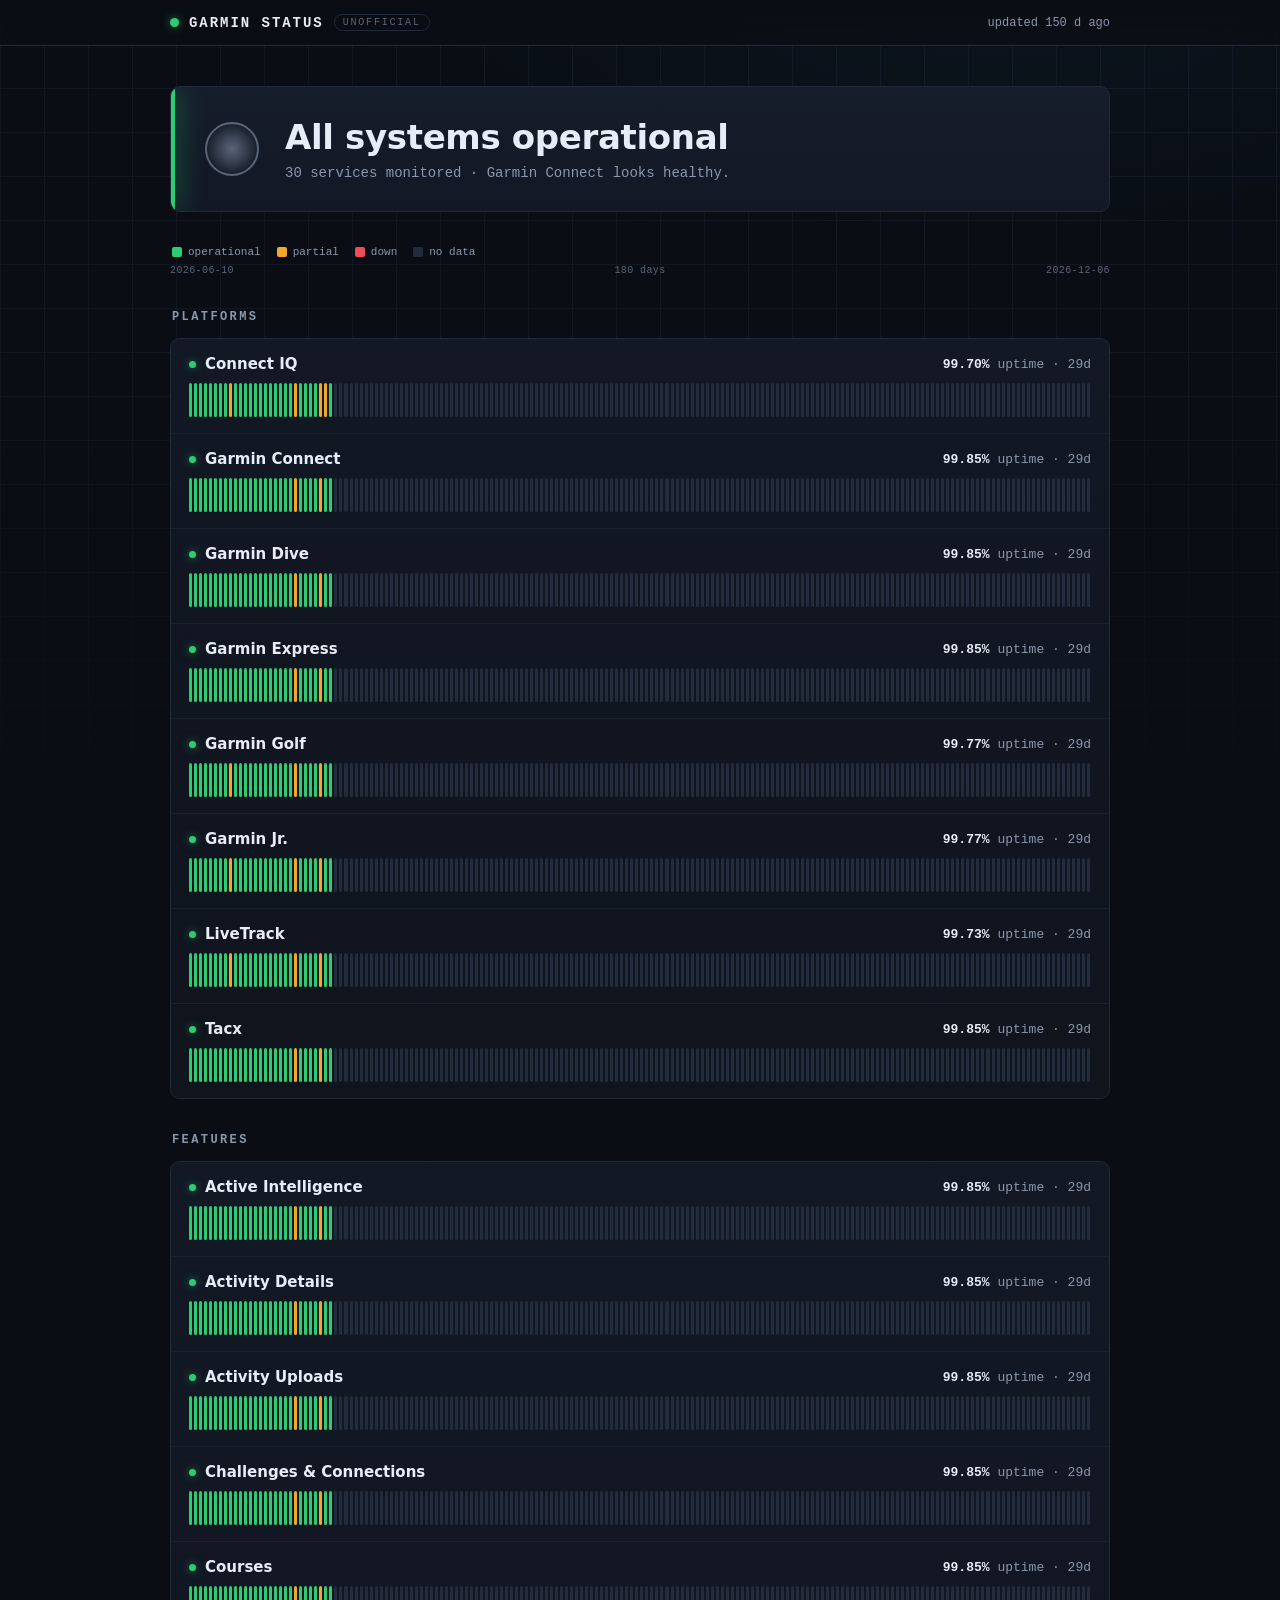
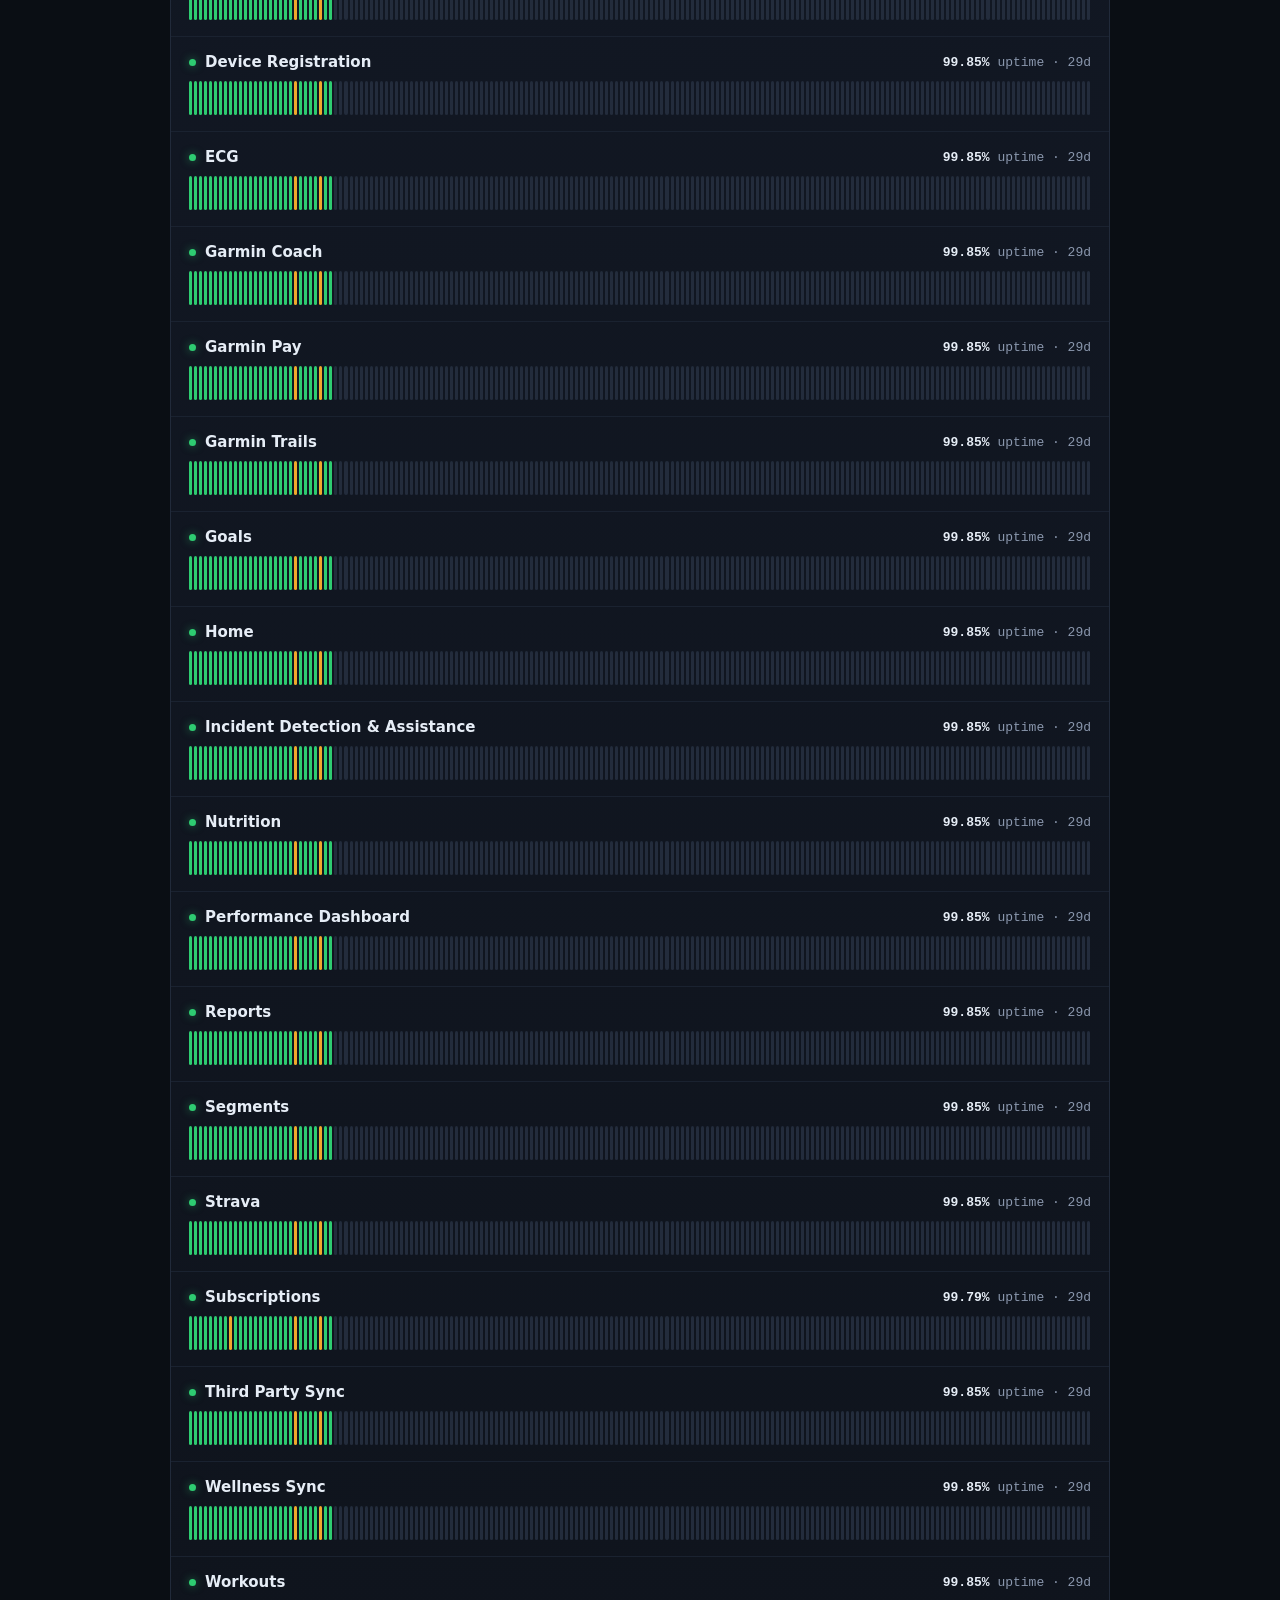
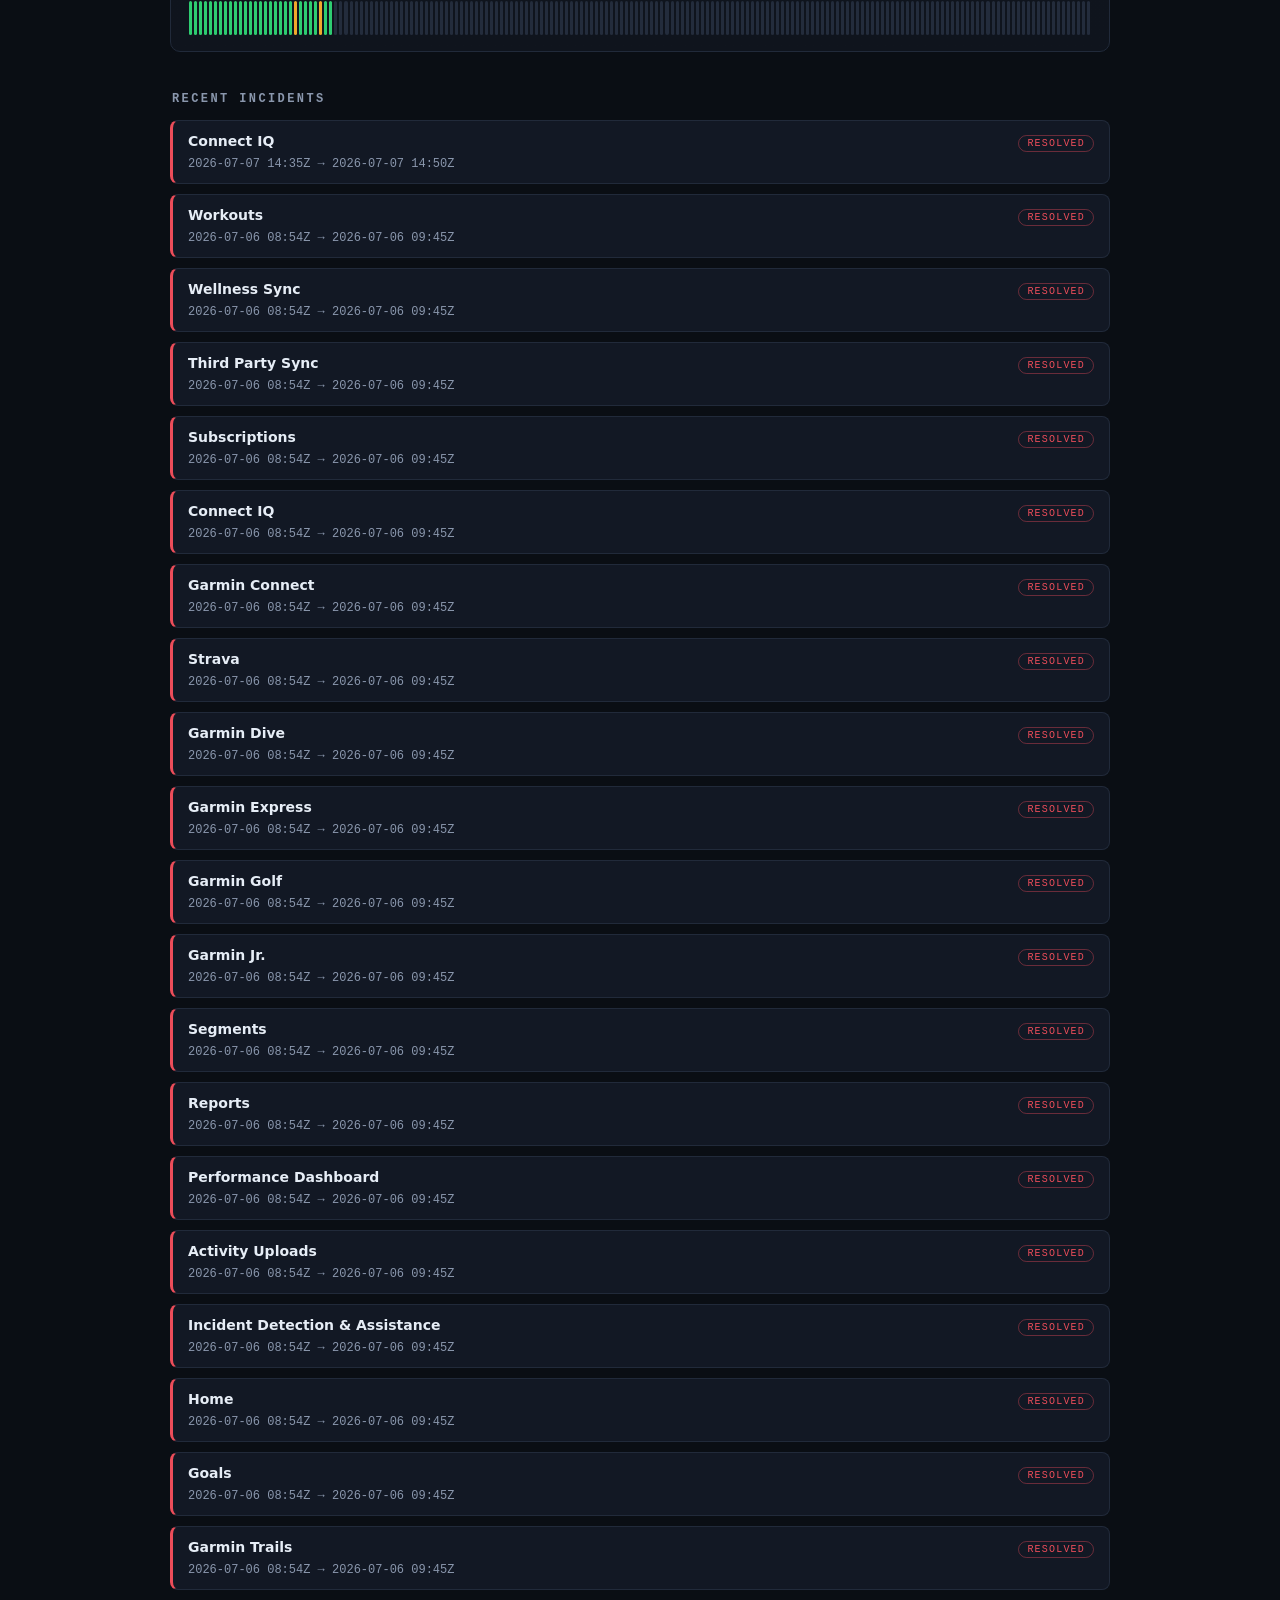
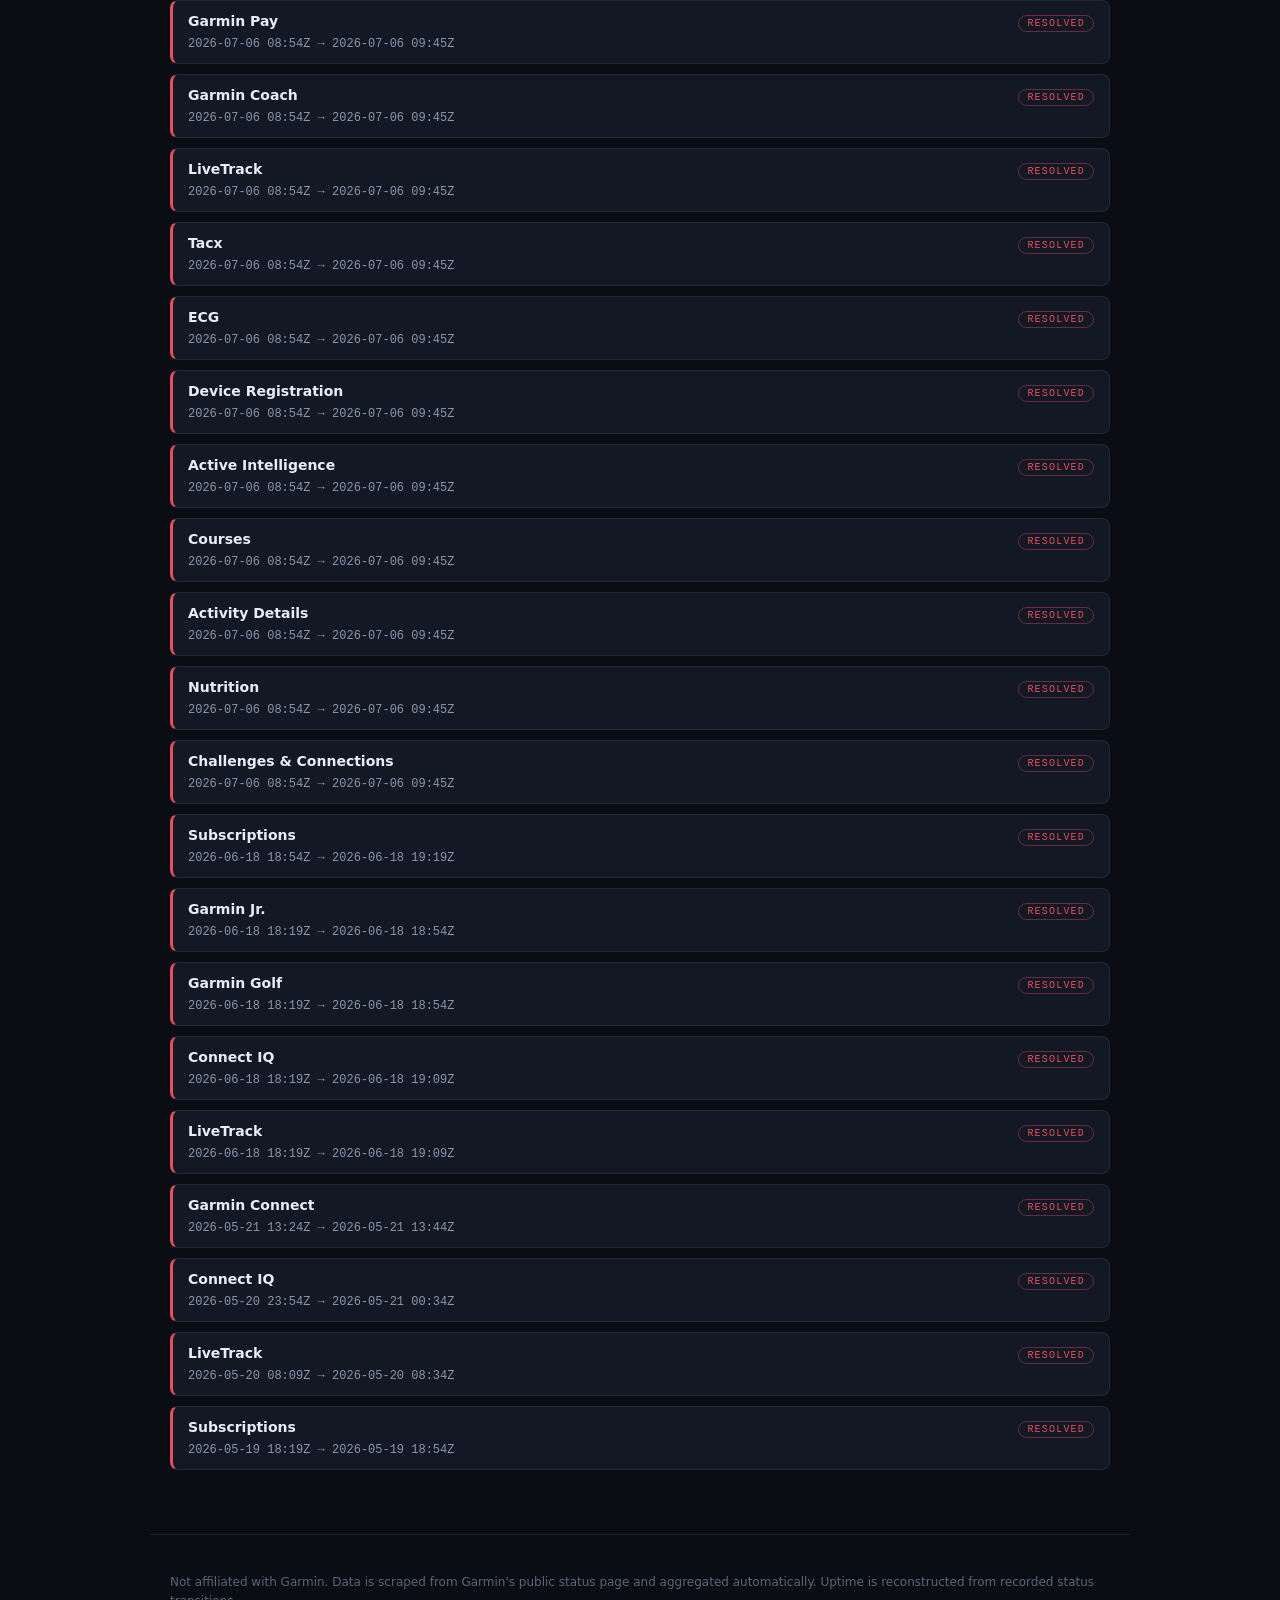
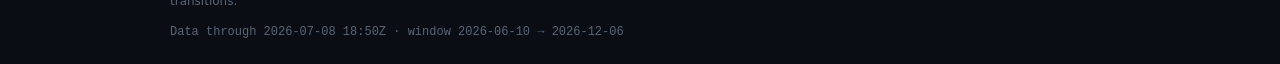
==== site/index.html @ 4fa2a2fc "feat: turn garminstatus into a GitHub-hosted status page Reshape the project from a k8s-deployed Pro" ====
<!doctype html>
<html lang="en">
<head>
  <meta charset="utf-8" />
  <meta name="viewport" content="width=device-width, initial-scale=1" />
  <title>Garmin Status — unofficial uptime history</title>
  <meta name="description" content="Unofficial Garmin Connect status page with 180 days of uptime history." />
  <link rel="icon" href="data:image/svg+xml,%3Csvg xmlns='http://www.w3.org/2000/svg' viewBox='0 0 100 100'%3E%3Ctext y='.9em' font-size='90'%3E%F0%9F%93%A1%3C/text%3E%3C/svg%3E" />
  <link rel="stylesheet" href="style.css" />
</head>
<body>
  <div class="grid-bg" aria-hidden="true"></div>

  <header class="masthead">
    <div class="masthead__inner">
      <div class="brand">
        <span class="brand__dot" id="brandDot"></span>
        <span class="brand__name">GARMIN&nbsp;STATUS</span>
        <span class="brand__tag">unofficial</span>
      </div>
      <div class="masthead__meta" id="lastChecked">—</div>
    </div>
  </header>

  <main class="wrap" id="app" aria-live="polite">
    <section class="hero" id="hero">
      <div class="hero__pulse" id="heroPulse"></div>
      <div class="hero__text">
        <h1 class="hero__headline" id="heroHeadline">Loading status…</h1>
        <p class="hero__sub" id="heroSub">Fetching the last 180 days of uptime history.</p>
      </div>
    </section>

    <div id="sections"></div>

    <section class="incidents" id="incidentsSection" hidden>
      <h2 class="section__title">Recent incidents</h2>
      <ol class="incident-list" id="incidentList"></ol>
    </section>
  </main>

  <footer class="foot">
    <p>
      Not affiliated with Garmin. Data is scraped from Garmin's public status page and
      aggregated automatically. Uptime is reconstructed from recorded status transitions.
    </p>
    <p class="foot__span" id="footSpan"></p>
  </footer>

  <div class="tip" id="tip" role="tooltip" hidden></div>

  <script src="app.js"></script>
</body>
</html>
---- site/style.css ----
/* Garmin Status — instrument-panel / industrial-minimal.
   One dark field, monospace data, semantic status accents. */

:root {
  --bg:        #0a0e14;
  --bg-2:      #0f141d;
  --panel:     #121824;
  --panel-2:   #161d2b;
  --line:      #212a3a;
  --line-soft: #1a2230;
  --text:      #e6edf6;
  --text-dim:  #8a97ad;
  --text-faint:#5a6678;

  --up:      #2ecc71;
  --up-glow: rgba(46, 204, 113, 0.55);
  --partial: #f0a92b;
  --down:    #ec4d5a;
  --down-glow: rgba(236, 77, 90, 0.5);
  --empty:   #232c3c;

  --accent:  #3ba9ff;

  --mono: ui-monospace, "SF Mono", "JetBrains Mono", "Fira Code", Menlo, Consolas, monospace;
  --sans: -apple-system, BlinkMacSystemFont, "Segoe UI", Inter, Roboto, system-ui, sans-serif;

  --radius: 10px;
  --maxw: 980px;
}

* { box-sizing: border-box; }

html, body {
  margin: 0;
  padding: 0;
  background: var(--bg);
  color: var(--text);
  font-family: var(--sans);
  -webkit-font-smoothing: antialiased;
  text-rendering: optimizeLegibility;
}

body { min-height: 100vh; position: relative; overflow-x: hidden; }

/* Atmospheric grid + radial glow behind everything */
.grid-bg {
  position: fixed;
  inset: 0;
  z-index: 0;
  pointer-events: none;
  background:
    radial-gradient(1200px 620px at 78% -8%, rgba(59, 169, 255, 0.10), transparent 60%),
    radial-gradient(900px 500px at 8% 110%, rgba(46, 204, 113, 0.06), transparent 55%),
    linear-gradient(var(--line-soft) 1px, transparent 1px) 0 0 / 100% 44px,
    linear-gradient(90deg, var(--line-soft) 1px, transparent 1px) 0 0 / 44px 100%;
  mask-image: linear-gradient(180deg, #000 0%, #000 40%, transparent 92%);
  opacity: 0.5;
}

.wrap { position: relative; z-index: 1; max-width: var(--maxw); margin: 0 auto; padding: 0 20px 64px; }

/* Masthead ------------------------------------------------------------ */
.masthead {
  position: sticky; top: 0; z-index: 5;
  backdrop-filter: blur(10px);
  background: linear-gradient(180deg, rgba(10, 14, 20, 0.92), rgba(10, 14, 20, 0.62));
  border-bottom: 1px solid var(--line);
}
.masthead__inner {
  max-width: var(--maxw); margin: 0 auto; padding: 14px 20px;
  display: flex; align-items: center; justify-content: space-between; gap: 16px;
}
.brand { display: flex; align-items: center; gap: 10px; }
.brand__dot {
  width: 9px; height: 9px; border-radius: 50%;
  background: var(--text-faint); box-shadow: 0 0 0 0 transparent;
  transition: background .4s ease, box-shadow .4s ease;
}
.brand__name { font-family: var(--mono); font-weight: 600; letter-spacing: .14em; font-size: 14px; }
.brand__tag {
  font-family: var(--mono); font-size: 10px; letter-spacing: .18em; text-transform: uppercase;
  color: var(--text-faint); border: 1px solid var(--line); border-radius: 999px; padding: 2px 8px;
}
.masthead__meta { font-family: var(--mono); font-size: 12px; color: var(--text-dim); }

/* Hero ---------------------------------------------------------------- */
.hero {
  position: relative;
  margin: 40px 0 34px;
  padding: 30px 30px 30px 34px;
  border: 1px solid var(--line);
  border-radius: var(--radius);
  background: linear-gradient(180deg, var(--panel-2), var(--panel));
  display: flex; align-items: center; gap: 26px;
  overflow: hidden;
}
.hero::before {
  content: ""; position: absolute; left: 0; top: 0; bottom: 0; width: 4px;
  background: var(--text-faint); transition: background .5s ease, box-shadow .5s ease;
}
.hero.is-up::before      { background: var(--up);      box-shadow: 0 0 26px 2px var(--up-glow); }
.hero.is-partial::before { background: var(--partial); box-shadow: 0 0 26px 2px rgba(240,169,43,.45); }
.hero.is-down::before    { background: var(--down);    box-shadow: 0 0 26px 2px var(--down-glow); }

.hero__pulse {
  flex: 0 0 auto; width: 54px; height: 54px; border-radius: 50%;
  background: radial-gradient(circle at 50% 50%, var(--text-faint), transparent 70%);
  position: relative;
}
.hero__pulse::after {
  content: ""; position: absolute; inset: 0; border-radius: 50%;
  border: 2px solid currentColor; color: var(--text-faint);
}
.hero.is-up .hero__pulse      { color: var(--up); }
.hero.is-partial .hero__pulse { color: var(--partial); }
.hero.is-down .hero__pulse    { color: var(--down); }
.hero.is-up .hero__pulse::after,
.hero.is-partial .hero__pulse::after,
.hero.is-down .hero__pulse::after { animation: ping 2.4s ease-out infinite; }
@keyframes ping {
  0%   { transform: scale(.55); opacity: .9; }
  70%  { transform: scale(1.25); opacity: 0; }
  100% { opacity: 0; }
}

.hero__headline { margin: 0; font-size: clamp(22px, 4vw, 34px); font-weight: 650; letter-spacing: -0.01em; }
.hero__sub { margin: 8px 0 0; color: var(--text-dim); font-size: 14px; font-family: var(--mono); }

/* Sections & service rows -------------------------------------------- */
.section { margin: 34px 0; animation: rise .5s both; }
.section__title {
  font-family: var(--mono); font-size: 12px; letter-spacing: .2em; text-transform: uppercase;
  color: var(--text-dim); margin: 0 0 14px; padding-left: 2px;
}

.panel {
  border: 1px solid var(--line); border-radius: var(--radius);
  background: linear-gradient(180deg, var(--panel), var(--bg-2));
  overflow: hidden;
}
.svc {
  padding: 16px 18px;
  border-top: 1px solid var(--line-soft);
}
.svc:first-child { border-top: none; }
.svc__head { display: flex; align-items: baseline; justify-content: space-between; gap: 12px; margin-bottom: 10px; }
.svc__name { font-weight: 560; font-size: 15px; display: flex; align-items: center; gap: 9px; }
.svc__name .pip { width: 7px; height: 7px; border-radius: 50%; background: var(--empty); flex: 0 0 auto; }
.svc__name.is-up .pip      { background: var(--up);      box-shadow: 0 0 8px var(--up-glow); }
.svc__name.is-down .pip    { background: var(--down);    box-shadow: 0 0 8px var(--down-glow); }
.svc__uptime { font-family: var(--mono); font-size: 13px; color: var(--text-dim); white-space: nowrap; }
.svc__uptime b { color: var(--text); font-weight: 600; }

/* 180-day bar strip */
.bars {
  display: flex; gap: 2px; align-items: stretch; height: 34px;
  overflow-x: auto; overflow-y: hidden; scrollbar-width: none;
}
.bars::-webkit-scrollbar { display: none; }
.bar {
  flex: 1 0 3px; min-width: 3px; border-radius: 2px;
  background: var(--empty);
  transition: transform .1s ease, filter .1s ease;
  cursor: default;
}
.bar.up      { background: var(--up); }
.bar.partial { background: var(--partial); }
.bar.down    { background: var(--down); }
.bar:hover { transform: scaleY(1.12); filter: brightness(1.25); }

.bars__axis {
  display: flex; justify-content: space-between;
  font-family: var(--mono); font-size: 10px; color: var(--text-faint);
  margin-top: 7px; letter-spacing: .04em;
}

/* Incidents ----------------------------------------------------------- */
.incidents { margin-top: 40px; }
.incident-list { list-style: none; margin: 0; padding: 0; display: grid; gap: 10px; }
.incident {
  border: 1px solid var(--line); border-left: 3px solid var(--down);
  border-radius: 8px; background: var(--panel);
  padding: 12px 15px;
}
.incident.ongoing { border-left-color: var(--partial); }
.incident__top { display: flex; justify-content: space-between; gap: 12px; align-items: baseline; }
.incident__svc { font-weight: 560; font-size: 14px; }
.incident__badge {
  font-family: var(--mono); font-size: 10px; letter-spacing: .12em; text-transform: uppercase;
  color: var(--down); border: 1px solid rgba(236,77,90,.4); border-radius: 999px; padding: 2px 8px;
}
.incident.ongoing .incident__badge { color: var(--partial); border-color: rgba(240,169,43,.45); }
.incident__when { font-family: var(--mono); font-size: 12px; color: var(--text-dim); margin-top: 5px; }
.incident__reasons { margin: 8px 0 0; padding-left: 16px; color: var(--text-dim); font-size: 13px; }

/* Footer -------------------------------------------------------------- */
.foot {
  position: relative; z-index: 1; max-width: var(--maxw); margin: 0 auto;
  padding: 26px 20px 48px; color: var(--text-faint); font-size: 12px; line-height: 1.6;
  border-top: 1px solid var(--line-soft);
}
.foot__span { font-family: var(--mono); margin-top: 6px; }

/* Tooltip ------------------------------------------------------------- */
.tip {
  position: fixed; z-index: 20; pointer-events: none;
  background: #05070b; border: 1px solid var(--line);
  border-radius: 7px; padding: 7px 10px; font-family: var(--mono); font-size: 11.5px;
  color: var(--text); box-shadow: 0 8px 26px rgba(0,0,0,.5);
  transform: translate(-50%, -120%); white-space: nowrap;
}
.tip .tip__date { color: var(--text-dim); }
.tip .tip__pct { font-weight: 600; }
.tip .tip__pct.up { color: var(--up); }
.tip .tip__pct.partial { color: var(--partial); }
.tip .tip__pct.down { color: var(--down); }
.tip .tip__pct.empty { color: var(--text-faint); }

/* Legend -------------------------------------------------------------- */
.legend { display: flex; gap: 16px; flex-wrap: wrap; margin: 6px 2px 0; font-family: var(--mono); font-size: 11px; color: var(--text-dim); }
.legend span { display: inline-flex; align-items: center; gap: 6px; }
.legend i { width: 10px; height: 10px; border-radius: 2px; display: inline-block; }
.legend .up { background: var(--up); }
.legend .partial { background: var(--partial); }
.legend .down { background: var(--down); }
.legend .empty { background: var(--empty); }

.error { color: var(--down); font-family: var(--mono); font-size: 14px; }

@keyframes rise { from { opacity: 0; transform: translateY(10px); } to { opacity: 1; transform: none; } }

@media (max-width: 560px) {
  .hero { padding: 22px; gap: 18px; }
  .hero__pulse { width: 42px; height: 42px; }
  .svc__head { flex-direction: column; gap: 4px; }
}

@media (prefers-reduced-motion: reduce) {
  * { animation: none !important; transition: none !important; }
}
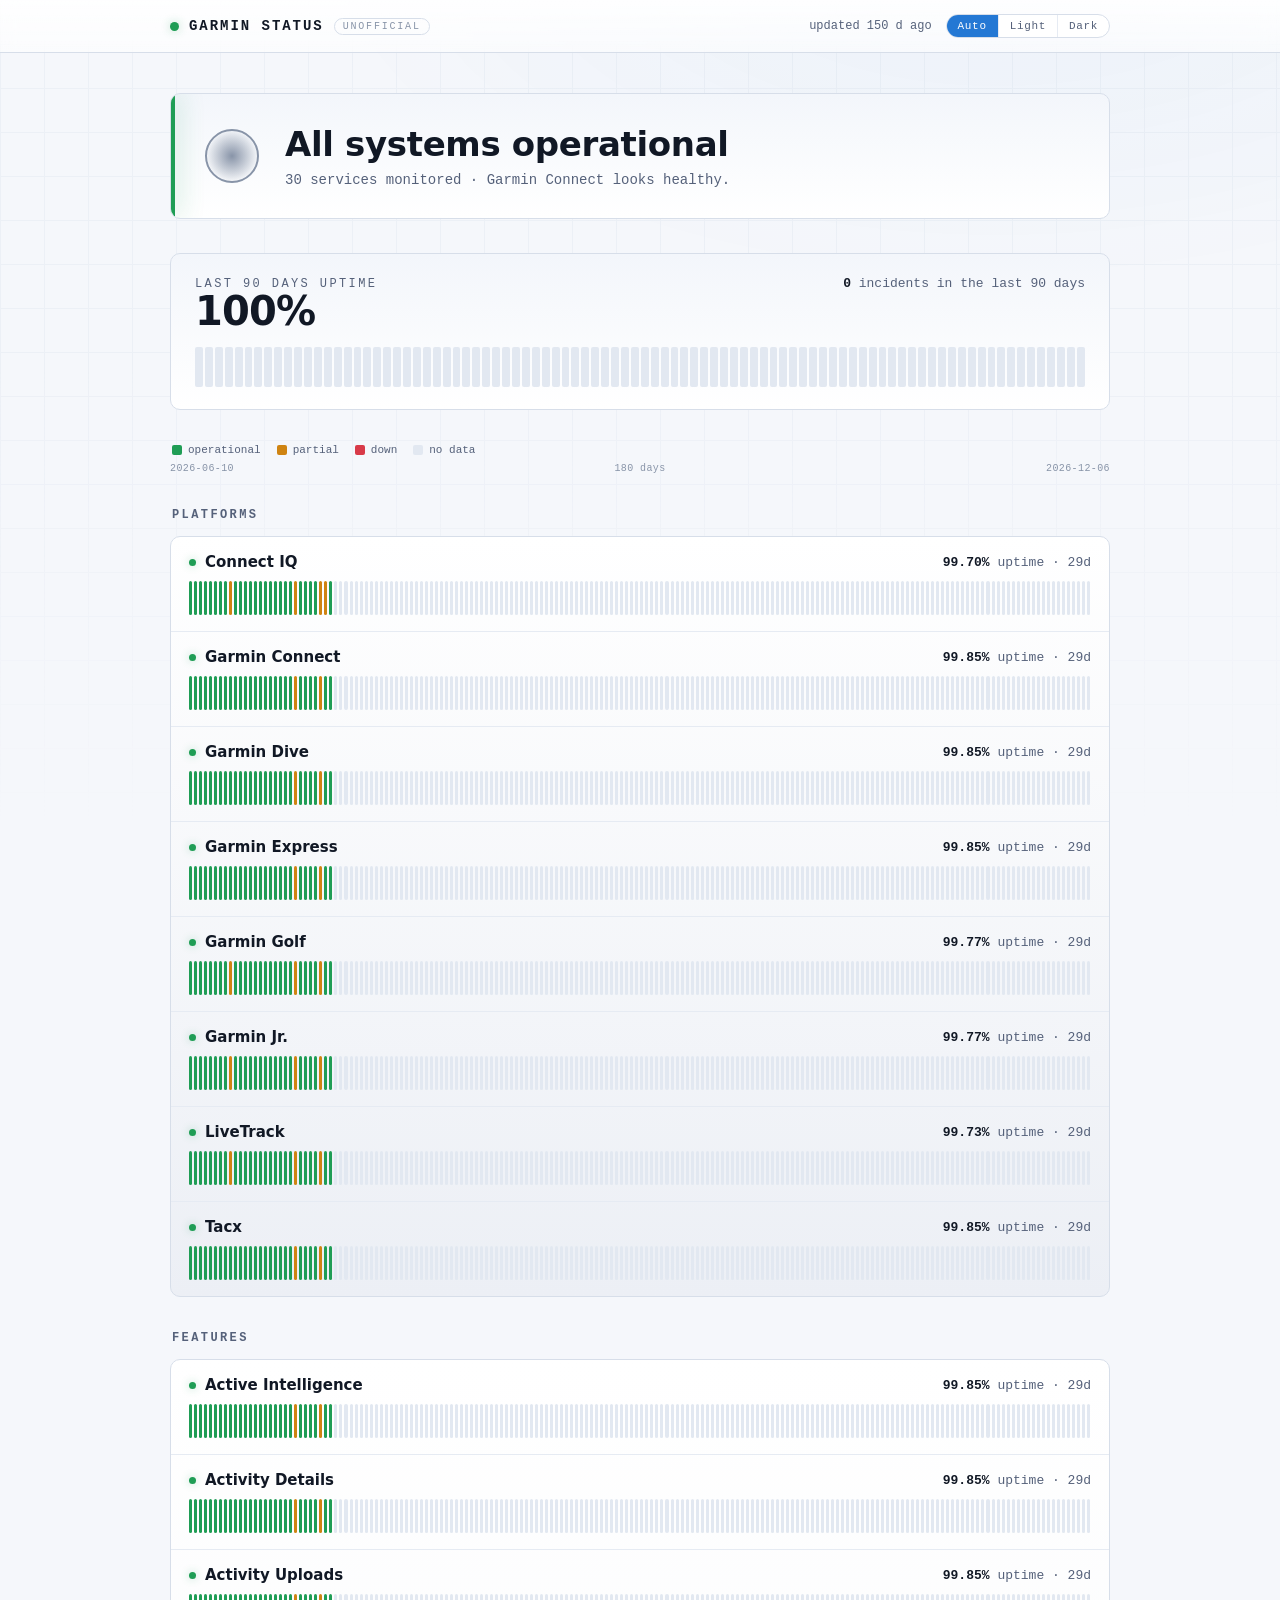
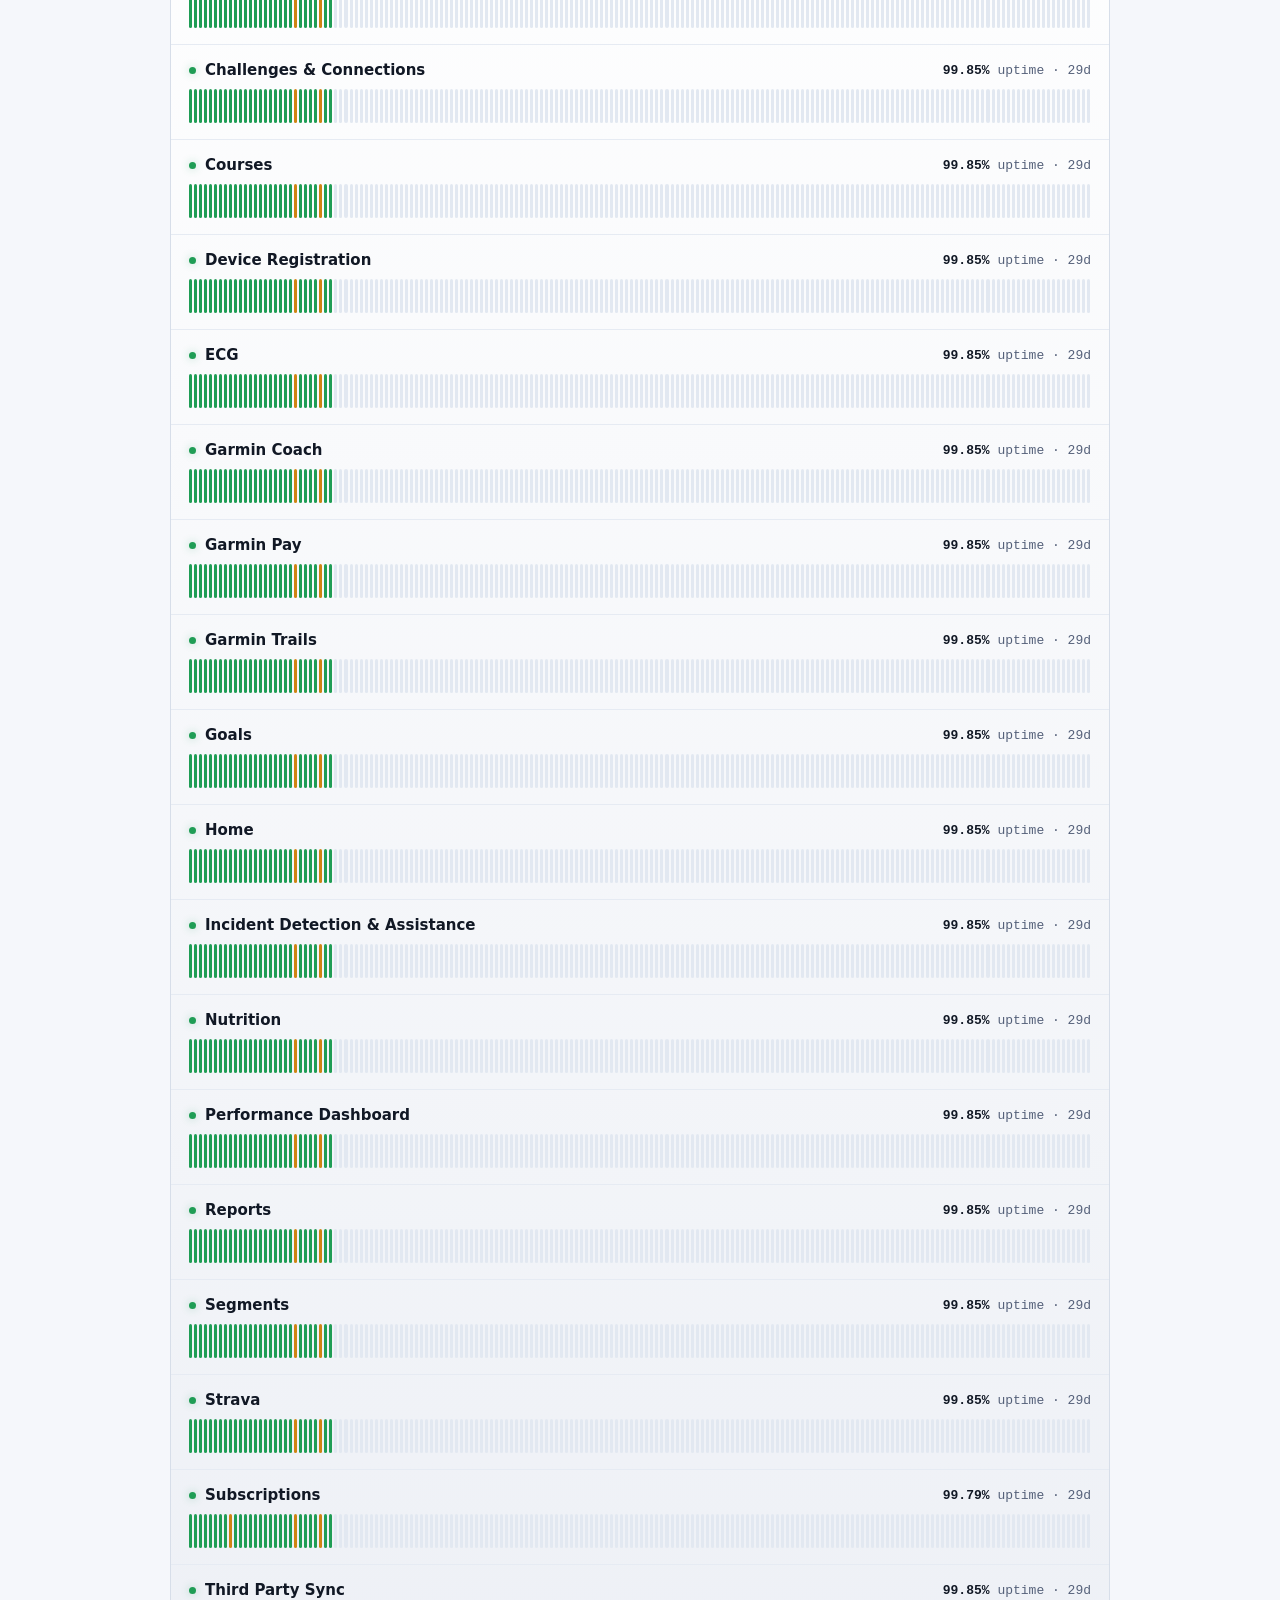
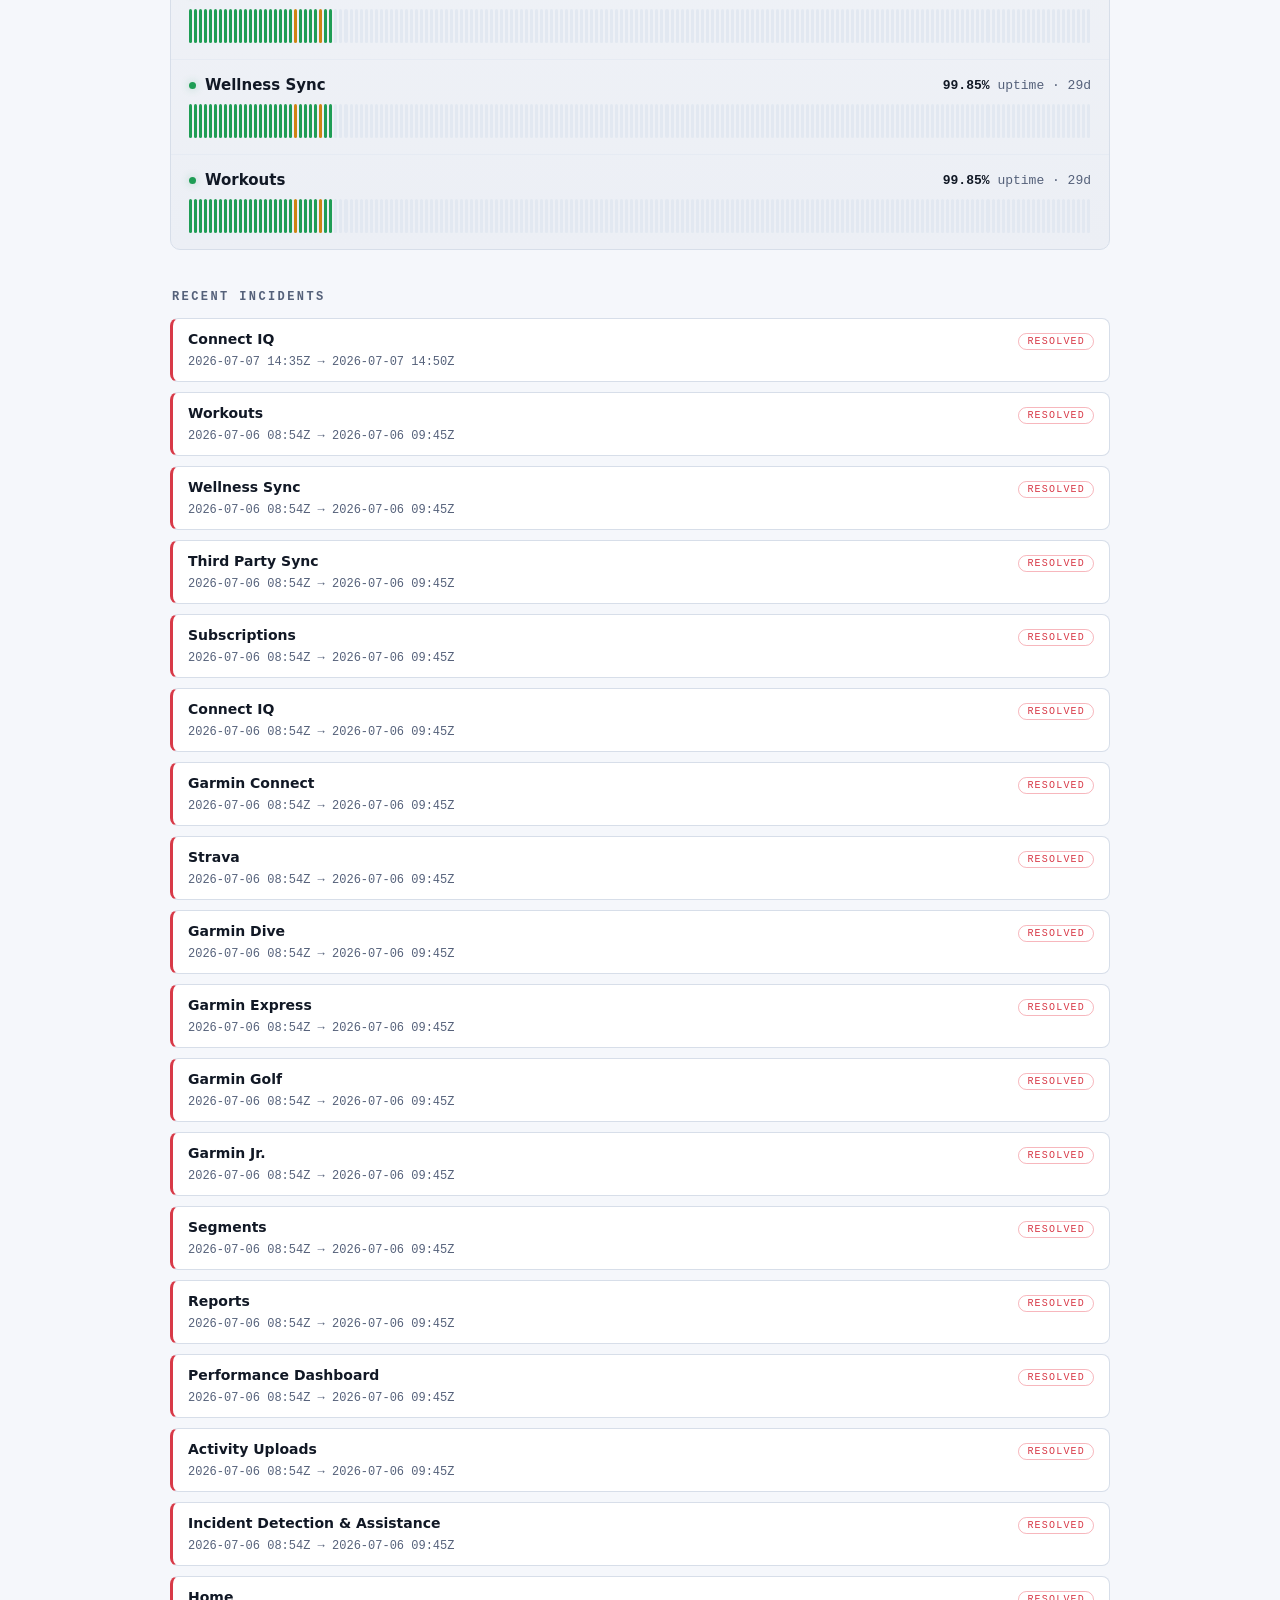
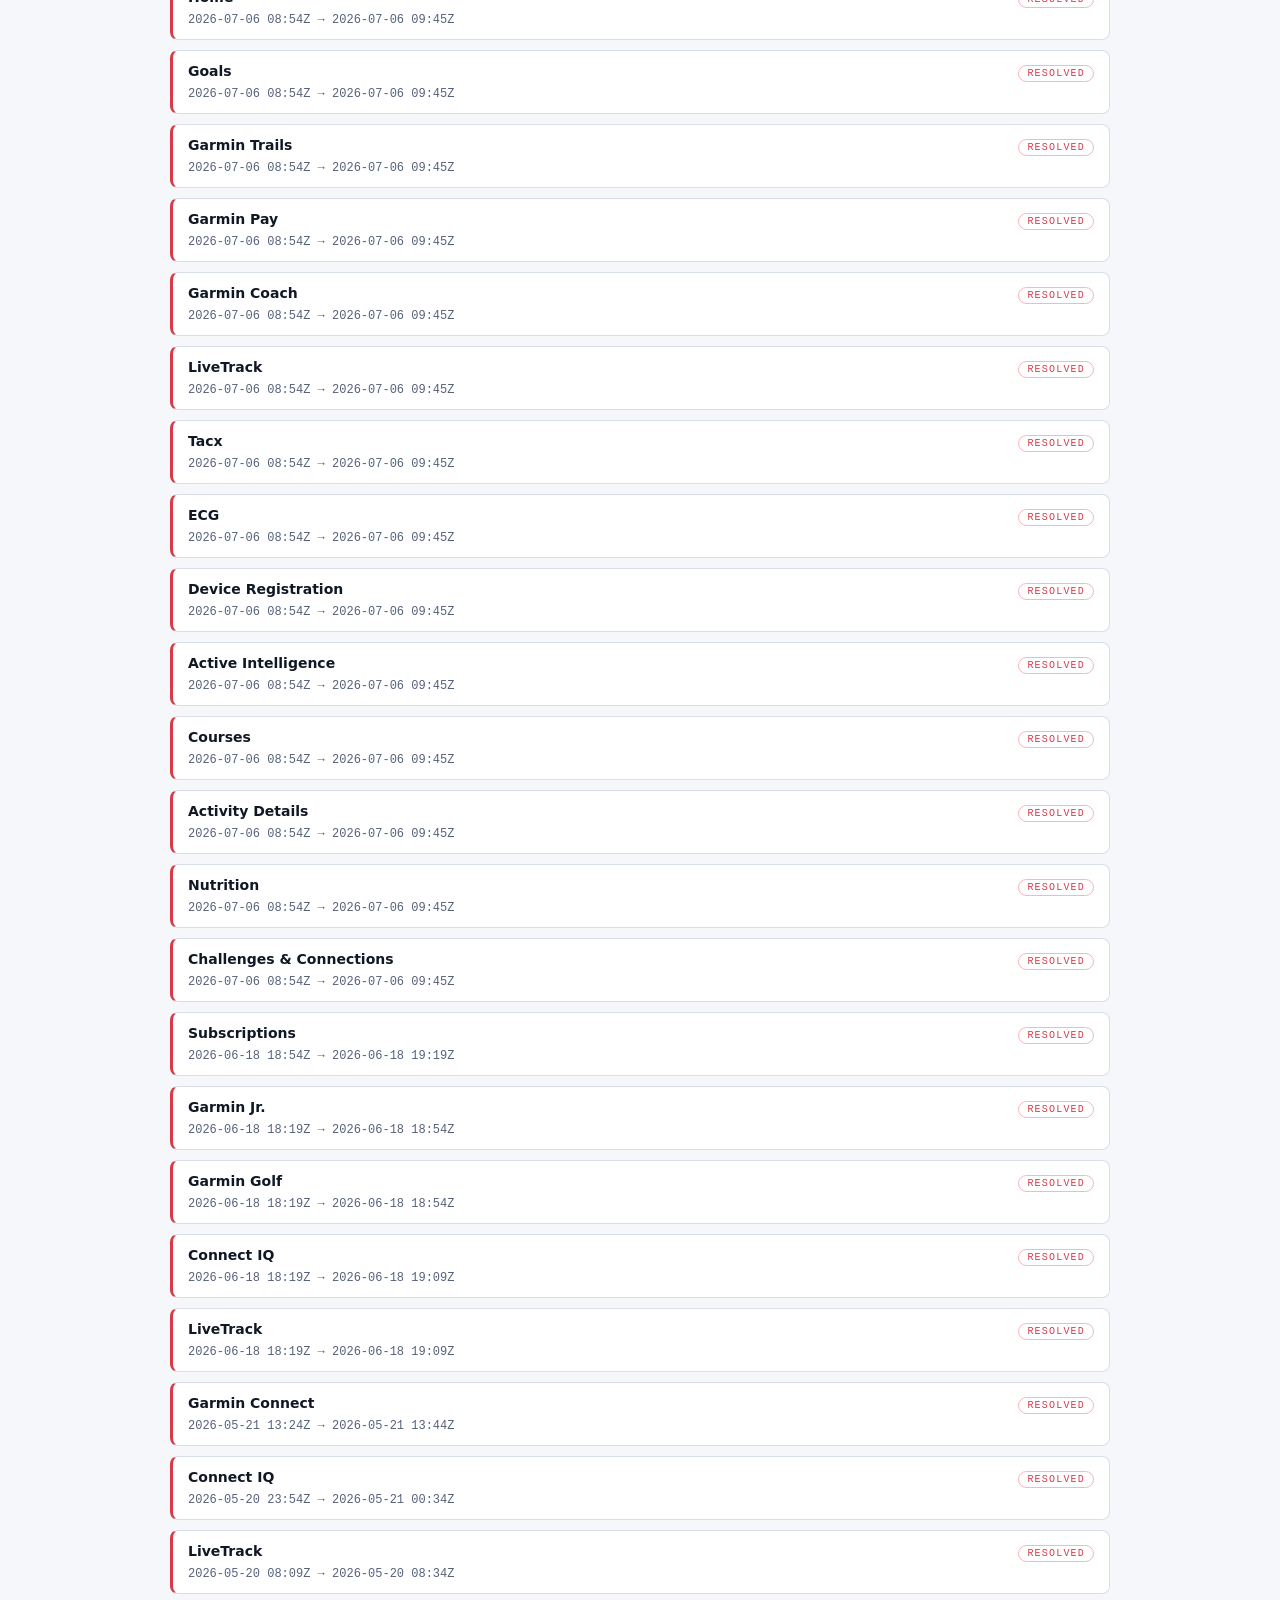
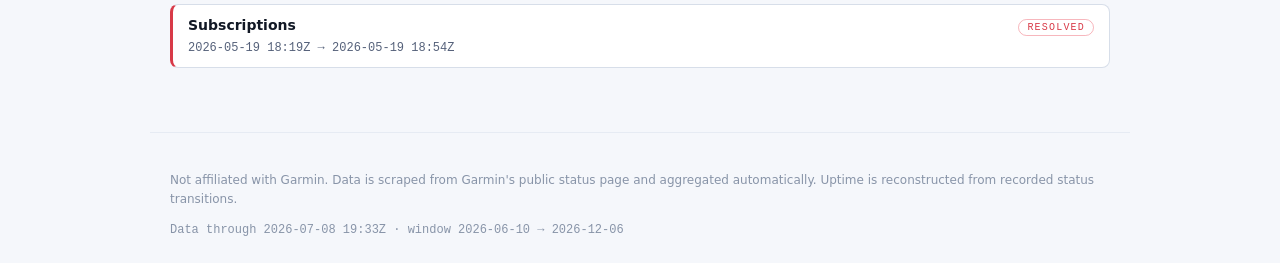
==== commit 15459c4d: "feat(site): light/dark/auto theme + 90-day uptime summary - segmented Auto|Light|Dark control in the" ====
--- a/site/index.html
+++ b/site/index.html
@@ -6,6 +6,16 @@
   <title>Garmin Status — unofficial uptime history</title>
   <meta name="description" content="Unofficial Garmin Connect status page with 180 days of uptime history." />
   <link rel="icon" href="data:image/svg+xml,%3Csvg xmlns='http://www.w3.org/2000/svg' viewBox='0 0 100 100'%3E%3Ctext y='.9em' font-size='90'%3E%F0%9F%93%A1%3C/text%3E%3C/svg%3E" />
+  <script>
+    // Apply the saved theme before first paint to avoid a flash. No stored
+    // value (or "auto") leaves the attribute unset so prefers-color-scheme wins.
+    (function () {
+      try {
+        var t = localStorage.getItem("theme");
+        if (t === "light" || t === "dark") document.documentElement.dataset.theme = t;
+      } catch (e) { /* ignore */ }
+    })();
+  </script>
   <link rel="stylesheet" href="style.css" />
 </head>
 <body>
@@ -18,7 +28,14 @@
         <span class="brand__name">GARMIN&nbsp;STATUS</span>
         <span class="brand__tag">unofficial</span>
       </div>
-      <div class="masthead__meta" id="lastChecked">—</div>
+      <div class="masthead__right">
+        <span class="masthead__meta" id="lastChecked">—</span>
+        <div class="theme-toggle" id="themeToggle" role="group" aria-label="Theme">
+          <button type="button" data-mode="auto" title="Follow system theme">Auto</button>
+          <button type="button" data-mode="light" title="Light theme">Light</button>
+          <button type="button" data-mode="dark" title="Dark theme">Dark</button>
+        </div>
+      </div>
     </div>
   </header>
 
@@ -30,6 +47,8 @@
         <p class="hero__sub" id="heroSub">Fetching the last 180 days of uptime history.</p>
       </div>
     </section>
+
+    <section class="summary" id="summary" hidden></section>
 
     <div id="sections"></div>
 
--- a/site/style.css
+++ b/site/style.css
@@ -2,6 +2,16 @@
    One dark field, monospace data, semantic status accents. */
 
 :root {
+  /* non-color tokens (theme-independent) */
+  --mono: ui-monospace, "SF Mono", "JetBrains Mono", "Fira Code", Menlo, Consolas, monospace;
+  --sans: -apple-system, BlinkMacSystemFont, "Segoe UI", Inter, Roboto, system-ui, sans-serif;
+  --radius: 10px;
+  --maxw: 980px;
+}
+
+/* Dark theme — the default, and when explicitly selected. */
+:root,
+:root[data-theme="dark"] {
   --bg:        #0a0e14;
   --bg-2:      #0f141d;
   --panel:     #121824;
@@ -21,11 +31,72 @@
 
   --accent:  #3ba9ff;
 
-  --mono: ui-monospace, "SF Mono", "JetBrains Mono", "Fira Code", Menlo, Consolas, monospace;
-  --sans: -apple-system, BlinkMacSystemFont, "Segoe UI", Inter, Roboto, system-ui, sans-serif;
-
-  --radius: 10px;
-  --maxw: 980px;
+  --masthead-a: rgba(10, 14, 20, 0.92);
+  --masthead-b: rgba(10, 14, 20, 0.62);
+  --tip-bg:     #05070b;
+  --glow-1:     rgba(59, 169, 255, 0.10);
+  --glow-2:     rgba(46, 204, 113, 0.06);
+  --grid-opacity: 0.5;
+}
+
+/* Light theme, when explicitly selected. */
+:root[data-theme="light"] {
+  --bg:        #f5f7fb;
+  --bg-2:      #eceff5;
+  --panel:     #ffffff;
+  --panel-2:   #f3f6fb;
+  --line:      #d7dee9;
+  --line-soft: #e6ebf3;
+  --text:      #111825;
+  --text-dim:  #55617a;
+  --text-faint:#8894a8;
+
+  --up:      #1f9d55;
+  --up-glow: rgba(31, 157, 85, 0.30);
+  --partial: #cf8412;
+  --down:    #d83a48;
+  --down-glow: rgba(216, 58, 72, 0.28);
+  --empty:   #e2e8f1;
+
+  --accent:  #2478d4;
+
+  --masthead-a: rgba(255, 255, 255, 0.92);
+  --masthead-b: rgba(255, 255, 255, 0.60);
+  --tip-bg:     #ffffff;
+  --glow-1:     rgba(36, 120, 212, 0.08);
+  --glow-2:     rgba(31, 157, 85, 0.05);
+  --grid-opacity: 0.6;
+}
+
+/* Auto (no explicit choice) follows the OS preference. */
+@media (prefers-color-scheme: light) {
+  :root:not([data-theme]) {
+    --bg:        #f5f7fb;
+    --bg-2:      #eceff5;
+    --panel:     #ffffff;
+    --panel-2:   #f3f6fb;
+    --line:      #d7dee9;
+    --line-soft: #e6ebf3;
+    --text:      #111825;
+    --text-dim:  #55617a;
+    --text-faint:#8894a8;
+
+    --up:      #1f9d55;
+    --up-glow: rgba(31, 157, 85, 0.30);
+    --partial: #cf8412;
+    --down:    #d83a48;
+    --down-glow: rgba(216, 58, 72, 0.28);
+    --empty:   #e2e8f1;
+
+    --accent:  #2478d4;
+
+    --masthead-a: rgba(255, 255, 255, 0.92);
+    --masthead-b: rgba(255, 255, 255, 0.60);
+    --tip-bg:     #ffffff;
+    --glow-1:     rgba(36, 120, 212, 0.08);
+    --glow-2:     rgba(31, 157, 85, 0.05);
+    --grid-opacity: 0.6;
+  }
 }
 
 * { box-sizing: border-box; }
@@ -49,12 +120,12 @@
   z-index: 0;
   pointer-events: none;
   background:
-    radial-gradient(1200px 620px at 78% -8%, rgba(59, 169, 255, 0.10), transparent 60%),
-    radial-gradient(900px 500px at 8% 110%, rgba(46, 204, 113, 0.06), transparent 55%),
+    radial-gradient(1200px 620px at 78% -8%, var(--glow-1), transparent 60%),
+    radial-gradient(900px 500px at 8% 110%, var(--glow-2), transparent 55%),
     linear-gradient(var(--line-soft) 1px, transparent 1px) 0 0 / 100% 44px,
     linear-gradient(90deg, var(--line-soft) 1px, transparent 1px) 0 0 / 44px 100%;
   mask-image: linear-gradient(180deg, #000 0%, #000 40%, transparent 92%);
-  opacity: 0.5;
+  opacity: var(--grid-opacity);
 }
 
 .wrap { position: relative; z-index: 1; max-width: var(--maxw); margin: 0 auto; padding: 0 20px 64px; }
@@ -63,7 +134,7 @@
 .masthead {
   position: sticky; top: 0; z-index: 5;
   backdrop-filter: blur(10px);
-  background: linear-gradient(180deg, rgba(10, 14, 20, 0.92), rgba(10, 14, 20, 0.62));
+  background: linear-gradient(180deg, var(--masthead-a), var(--masthead-b));
   border-bottom: 1px solid var(--line);
 }
 .masthead__inner {
@@ -204,7 +275,7 @@
 /* Tooltip ------------------------------------------------------------- */
 .tip {
   position: fixed; z-index: 20; pointer-events: none;
-  background: #05070b; border: 1px solid var(--line);
+  background: var(--tip-bg); border: 1px solid var(--line);
   border-radius: 7px; padding: 7px 10px; font-family: var(--mono); font-size: 11.5px;
   color: var(--text); box-shadow: 0 8px 26px rgba(0,0,0,.5);
   transform: translate(-50%, -120%); white-space: nowrap;
@@ -238,3 +309,45 @@
 @media (prefers-reduced-motion: reduce) {
   * { animation: none !important; transition: none !important; }
 }
+
+/* Masthead right cluster + theme toggle -------------------------------- */
+.masthead__right { display: flex; align-items: center; gap: 14px; }
+.theme-toggle {
+  display: inline-flex; border: 1px solid var(--line); border-radius: 999px;
+  overflow: hidden; background: var(--panel);
+}
+.theme-toggle button {
+  appearance: none; border: 0; background: transparent; cursor: pointer;
+  font-family: var(--mono); font-size: 11px; letter-spacing: .06em;
+  color: var(--text-dim); padding: 5px 11px;
+  transition: background .15s ease, color .15s ease;
+}
+.theme-toggle button + button { border-left: 1px solid var(--line-soft); }
+.theme-toggle button:hover { color: var(--text); }
+.theme-toggle button[aria-pressed="true"] { background: var(--accent); color: #fff; }
+
+/* 90-day summary ------------------------------------------------------- */
+.summary {
+  margin: 8px 0 34px;
+  border: 1px solid var(--line); border-radius: var(--radius);
+  background: linear-gradient(180deg, var(--panel-2), var(--panel));
+  padding: 22px 24px;
+  animation: rise .5s both;
+}
+.summary__head {
+  display: flex; align-items: baseline; justify-content: space-between;
+  gap: 8px 24px; flex-wrap: wrap;
+}
+.summary__label {
+  font-family: var(--mono); font-size: 12px; letter-spacing: .2em;
+  text-transform: uppercase; color: var(--text-dim); margin: 0;
+}
+.summary__pct { font-size: clamp(28px, 5vw, 40px); font-weight: 680; letter-spacing: -.02em; line-height: 1; }
+.summary__incidents { font-family: var(--mono); font-size: 13px; color: var(--text-dim); }
+.summary__incidents b { color: var(--text); }
+.summary .bars { margin-top: 16px; height: 40px; }
+
+@media (max-width: 560px) {
+  .masthead__inner { flex-wrap: wrap; gap: 10px; }
+  .masthead__right { width: 100%; justify-content: space-between; }
+}
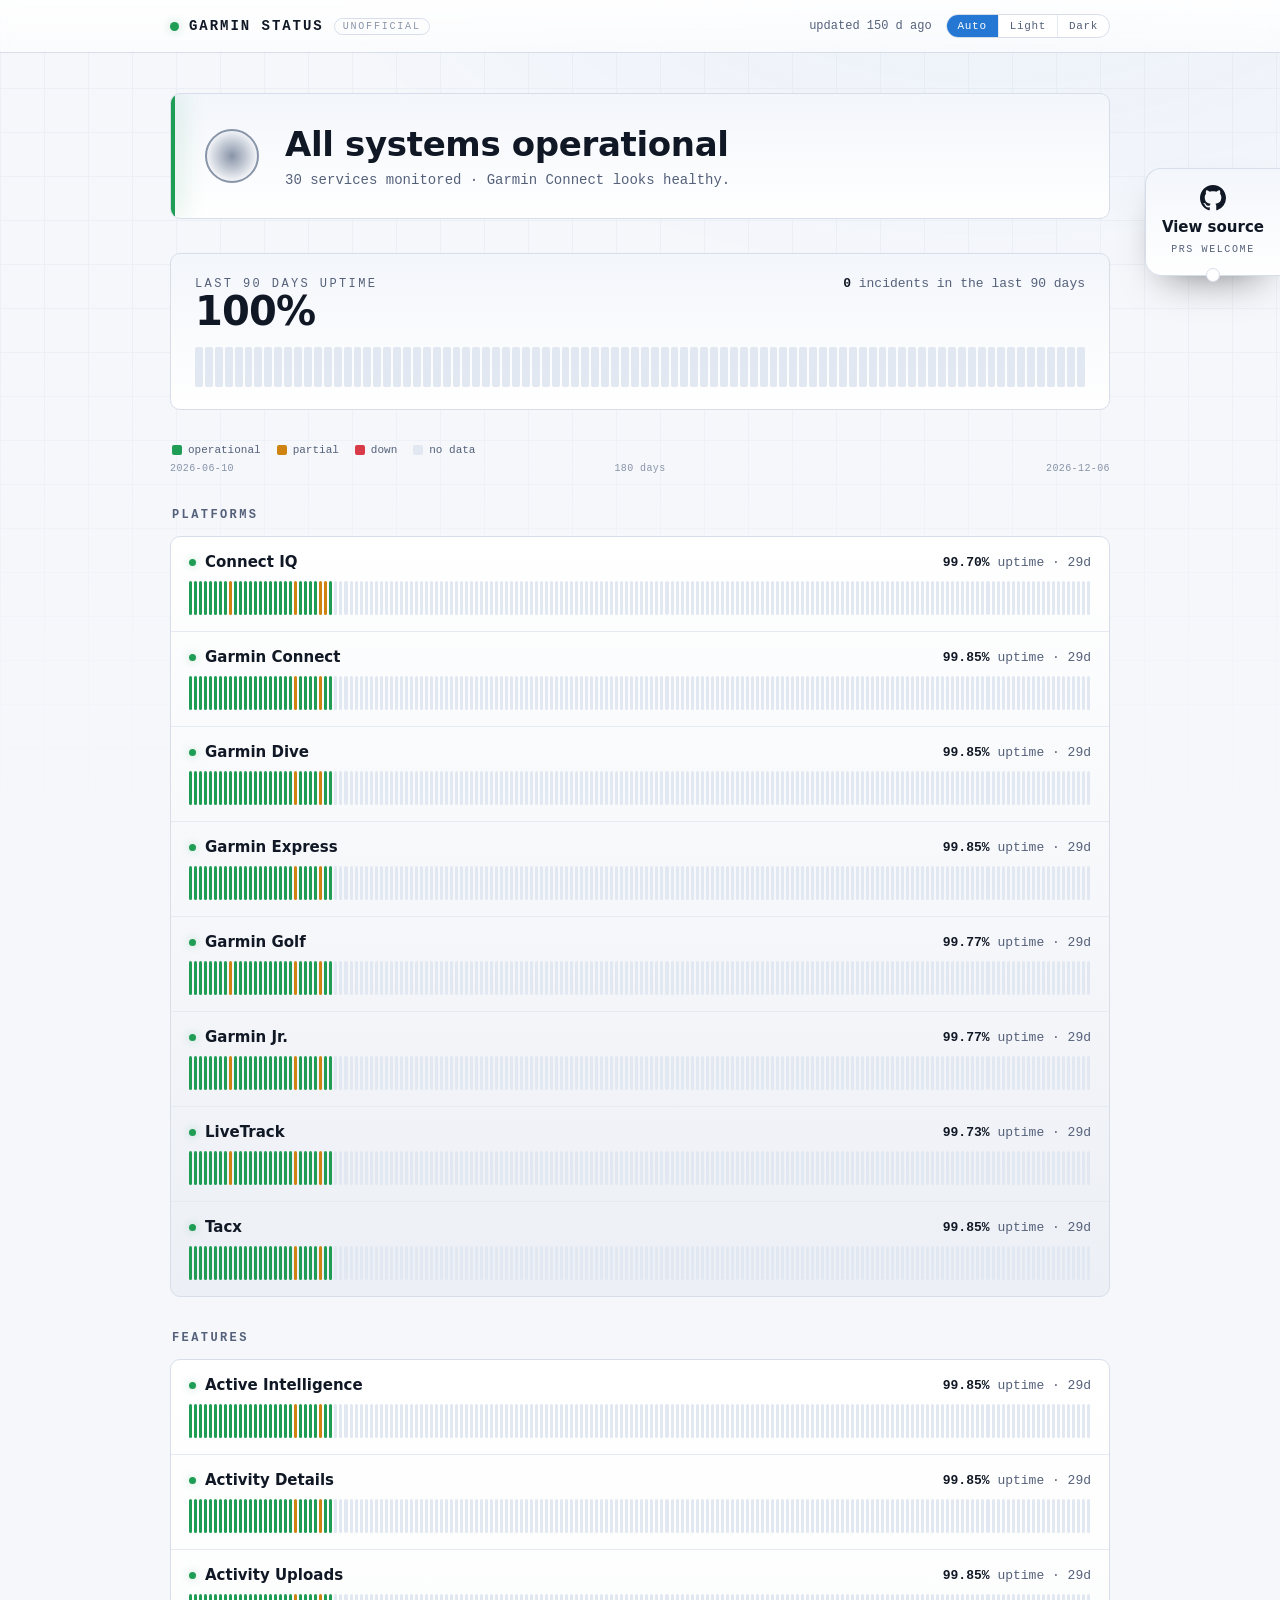
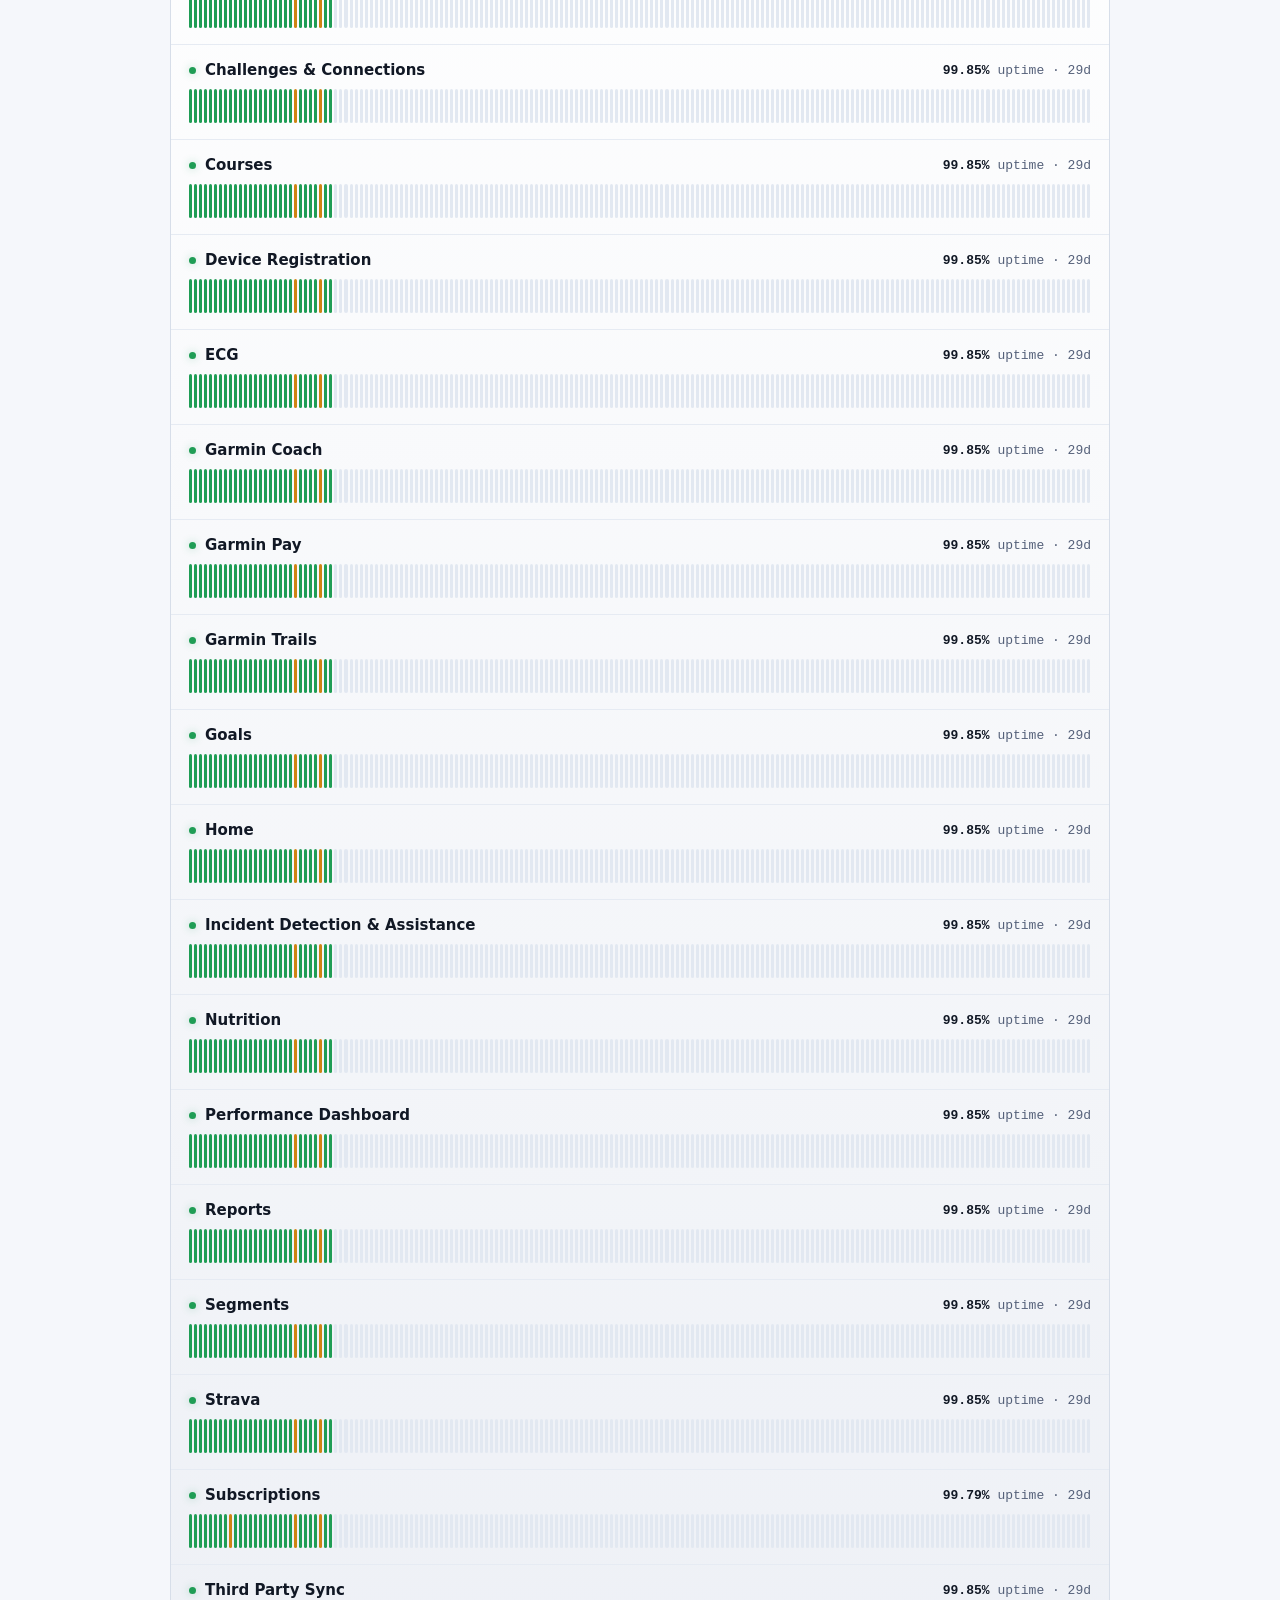
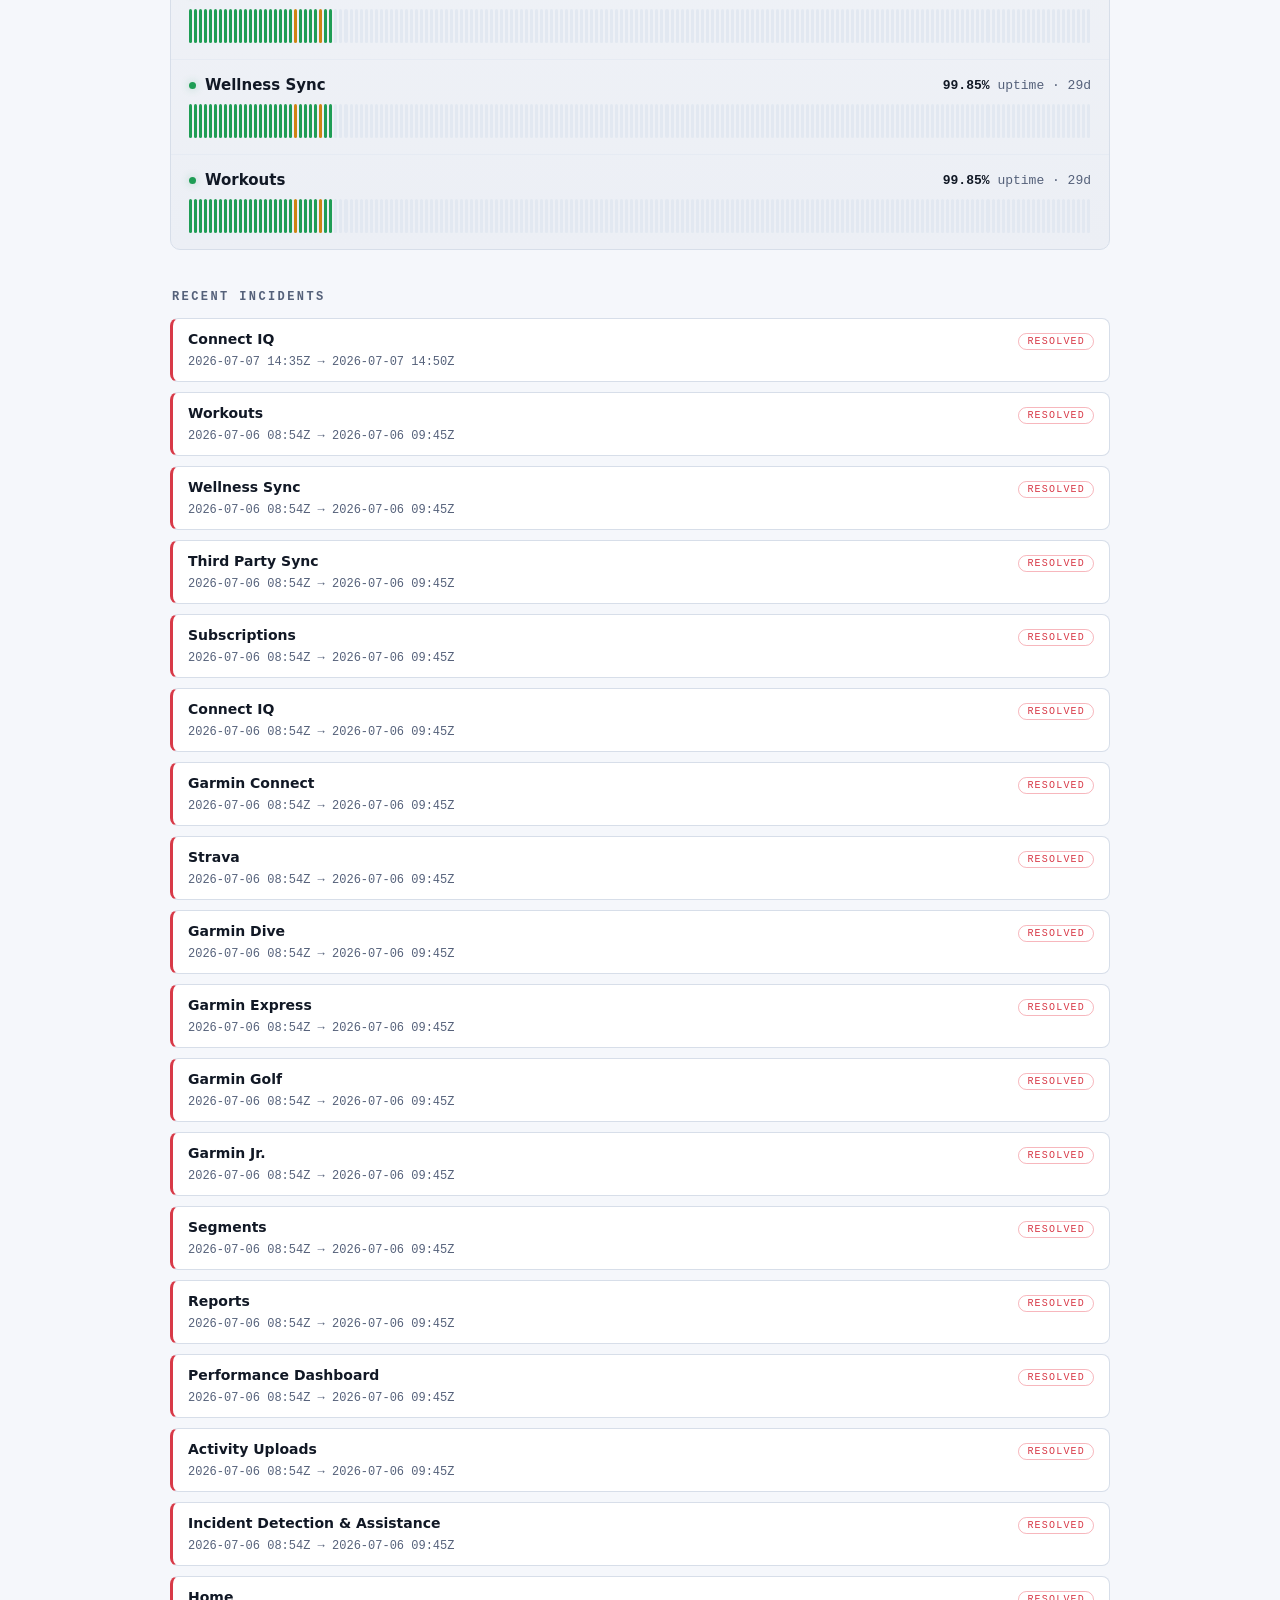
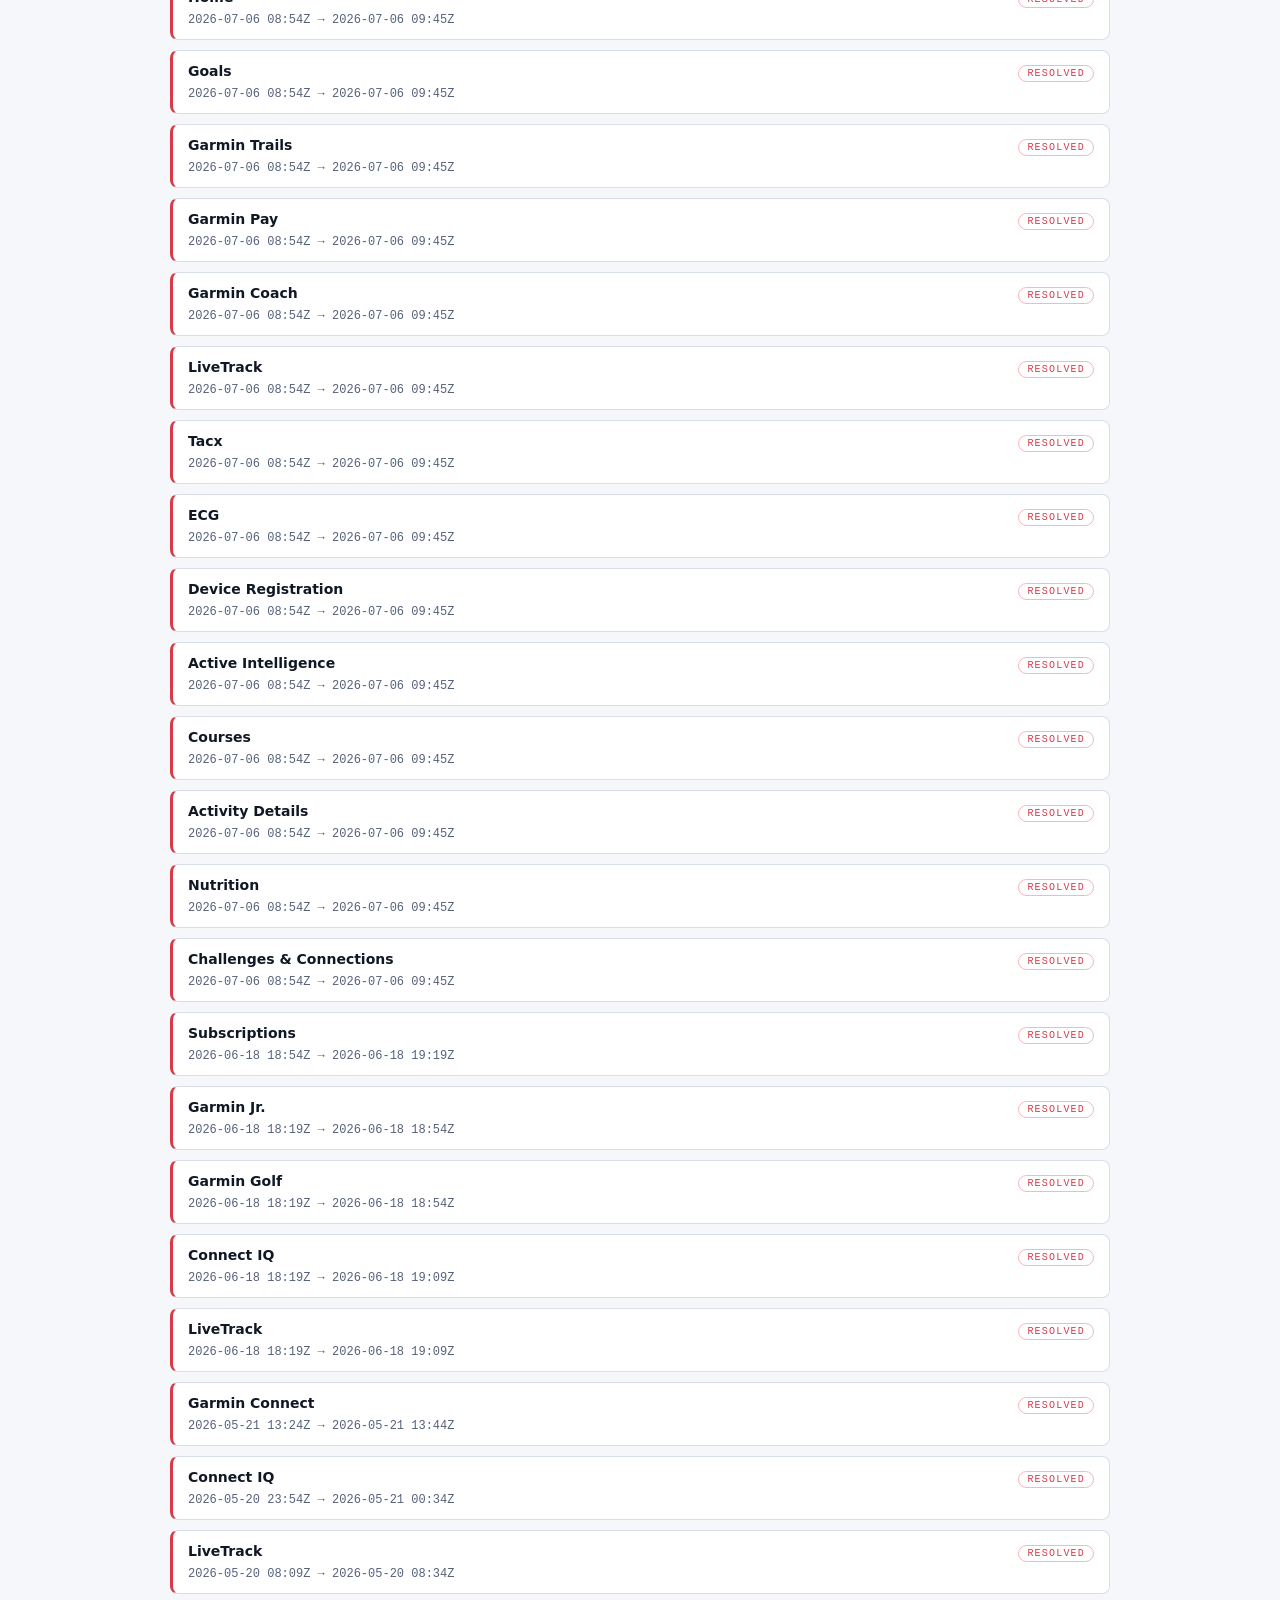
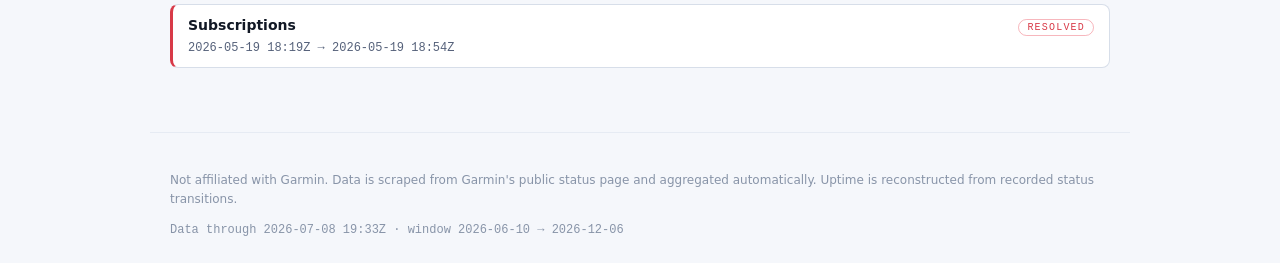
==== commit 3318a213: "feat(site): add 'View source / PRs welcome' edge tab Right-edge tab (rounded left, notch) linking to" ====
--- a/site/index.html
+++ b/site/index.html
@@ -68,6 +68,15 @@
 
   <div class="tip" id="tip" role="tooltip" hidden></div>
 
+  <a class="viewsource" href="https://github.com/tamcore/garminstatus" target="_blank" rel="noopener"
+     aria-label="View source on GitHub — PRs welcome">
+    <svg viewBox="0 0 16 16" width="26" height="26" aria-hidden="true" fill="currentColor">
+      <path d="M8 0C3.58 0 0 3.58 0 8c0 3.54 2.29 6.53 5.47 7.59.4.07.55-.17.55-.38 0-.19-.01-.82-.01-1.49-2.01.37-2.53-.49-2.69-.94-.09-.23-.48-.94-.82-1.13-.28-.15-.68-.52-.01-.53.63-.01 1.08.58 1.23.82.72 1.21 1.87.87 2.33.66.07-.52.28-.87.51-1.07-1.78-.2-3.64-.89-3.64-3.95 0-.87.31-1.59.82-2.15-.08-.2-.36-1.02.08-2.12 0 0 .67-.21 2.2.82.64-.18 1.32-.27 2-.27.68 0 1.36.09 2 .27 1.53-1.04 2.2-.82 2.2-.82.44 1.1.16 1.92.08 2.12.51.56.82 1.27.82 2.15 0 3.07-1.87 3.75-3.65 3.95.29.25.54.73.54 1.48 0 1.07-.01 1.93-.01 2.2 0 .21.15.46.55.38A8.01 8.01 0 0 0 16 8c0-4.42-3.58-8-8-8Z"></path>
+    </svg>
+    <span class="viewsource__title">View source</span>
+    <span class="viewsource__sub">PRs welcome</span>
+  </a>
+
   <script src="app.js"></script>
 </body>
 </html>
--- a/site/style.css
+++ b/site/style.css
@@ -351,3 +351,35 @@
   .masthead__inner { flex-wrap: wrap; gap: 10px; }
   .masthead__right { width: 100%; justify-content: space-between; }
 }
+
+/* "View source" edge tab (hugs the right edge, rounded left) ----------- */
+.viewsource {
+  position: fixed; right: 0; top: 168px; z-index: 15;
+  display: inline-flex; flex-direction: column; align-items: center; gap: 8px;
+  min-width: 108px; padding: 16px 16px 20px;
+  border: 1px solid var(--line); border-right: 0;
+  border-radius: 16px 0 0 16px;
+  background: linear-gradient(180deg, var(--panel-2), var(--panel));
+  color: var(--text); text-decoration: none;
+  box-shadow: 0 18px 40px -20px rgba(0, 0, 0, 0.55);
+  transition: transform .15s ease, box-shadow .15s ease;
+}
+.viewsource:hover { transform: translateX(-3px); box-shadow: 0 22px 48px -18px rgba(0, 0, 0, 0.65); }
+.viewsource svg { color: var(--text); }
+.viewsource__title { font-weight: 650; font-size: 15px; line-height: 1.1; }
+.viewsource__sub {
+  font-family: var(--mono); font-size: 10px; letter-spacing: .16em;
+  text-transform: uppercase; color: var(--text-dim);
+}
+/* small notch/handle at the bottom center, like the reference */
+.viewsource::after {
+  content: ""; position: absolute; bottom: 0; left: 50%;
+  width: 12px; height: 12px; border-radius: 50%;
+  background: var(--panel); border: 1px solid var(--line);
+  transform: translate(-50%, 50%);
+}
+@media (max-width: 560px) {
+  .viewsource { top: auto; bottom: 16px; min-width: 82px; padding: 10px 10px 13px; gap: 4px; }
+  .viewsource svg { width: 20px; height: 20px; }
+  .viewsource__title { font-size: 13px; }
+}
